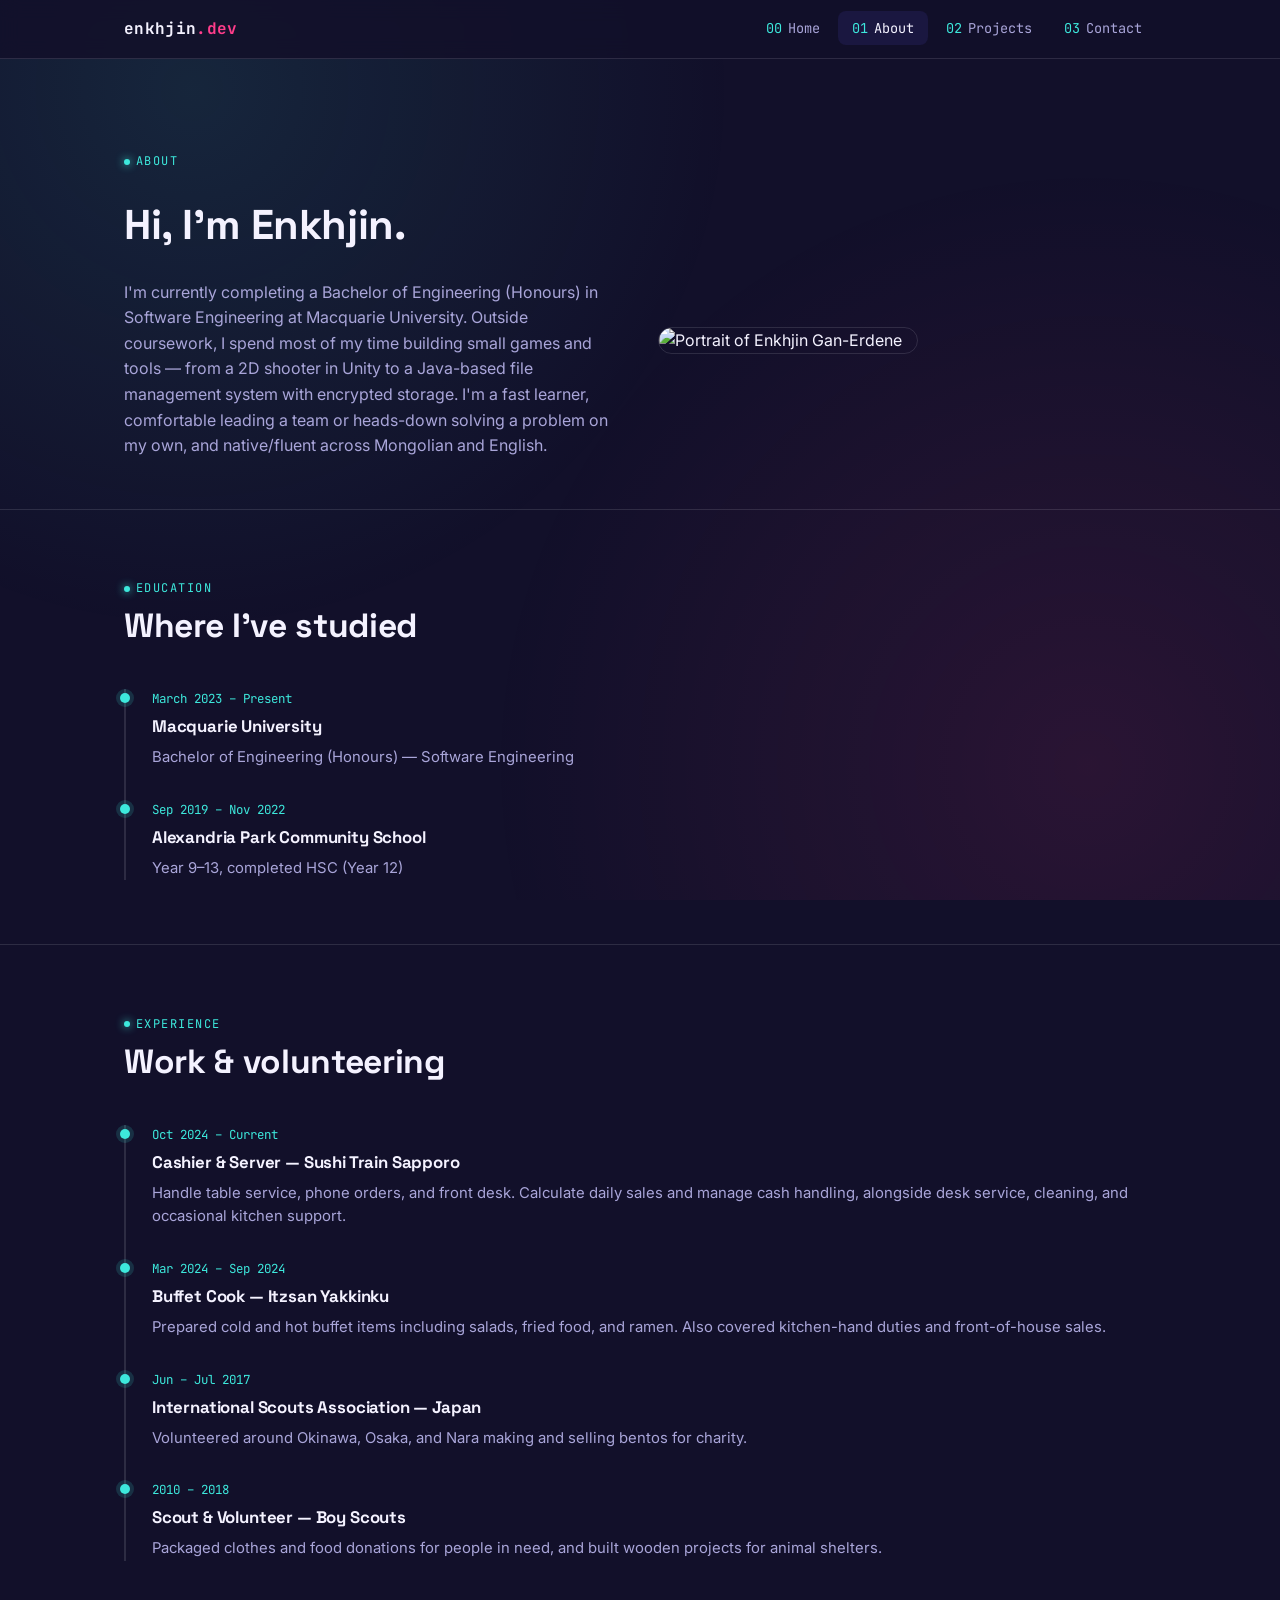
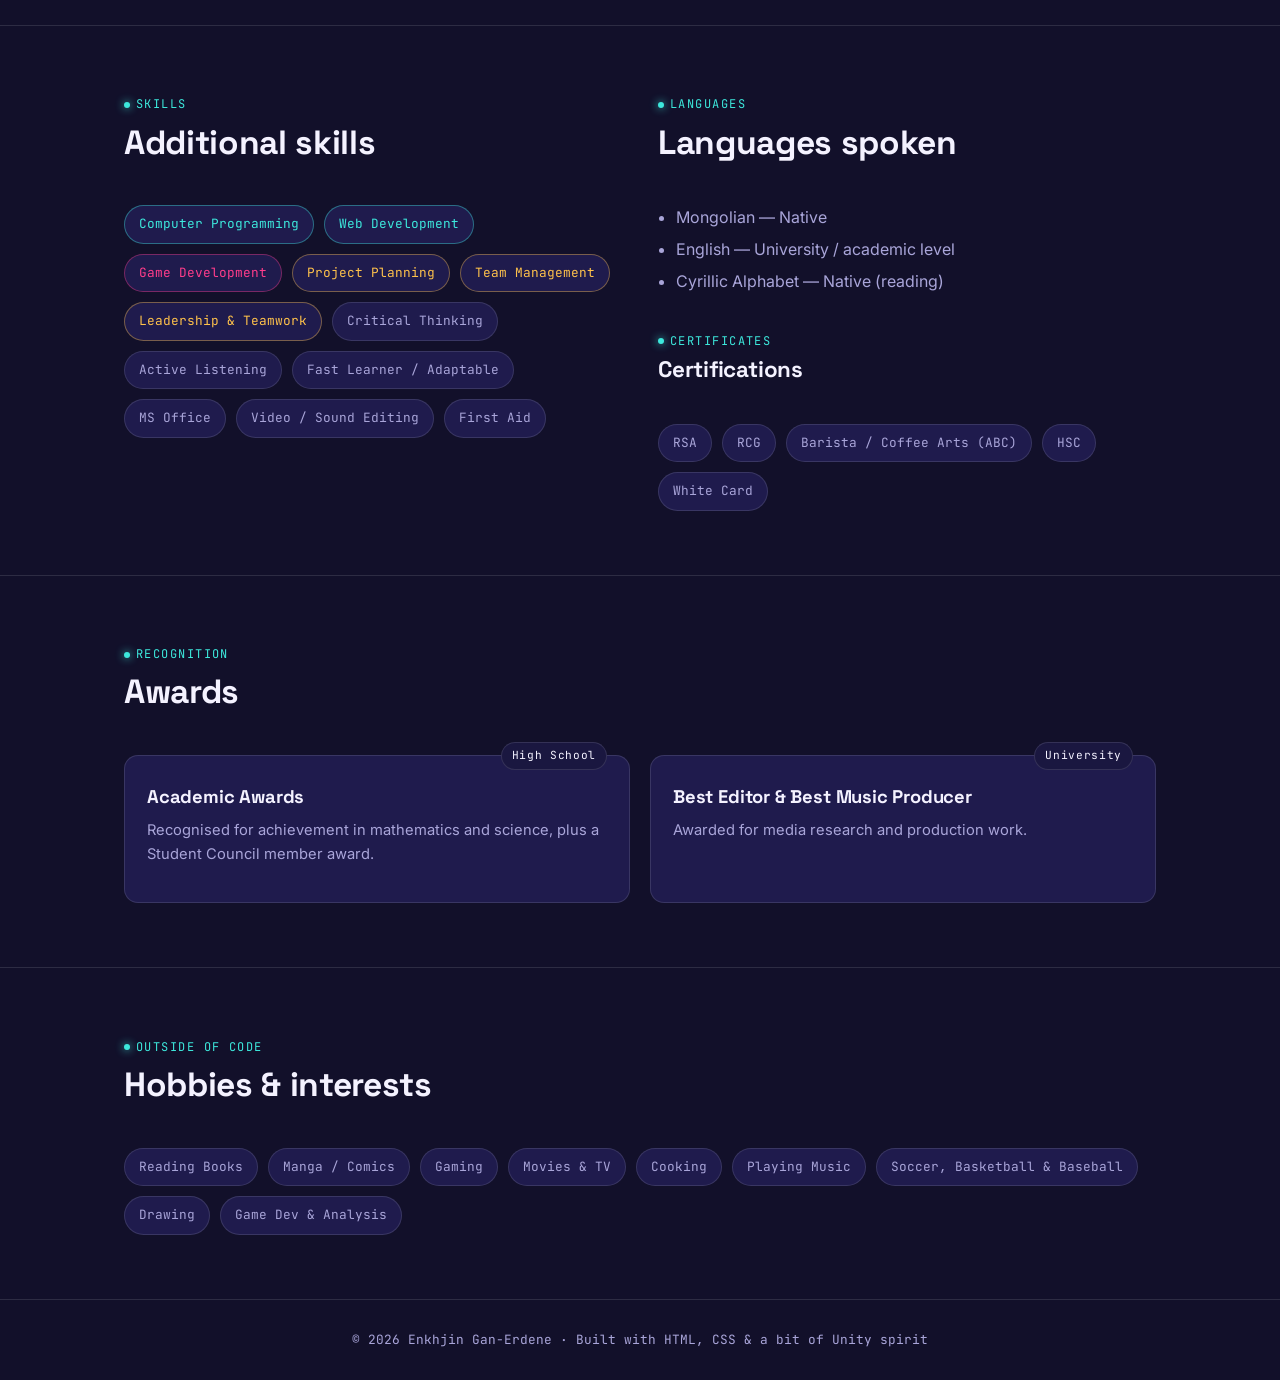
==== about.html @ b793b4e2 "Initial Website for Portfolio Added General styles and added My personal information from my CV need" ====
<!DOCTYPE html>
<html lang="en">
<head>
<meta charset="UTF-8">
<meta name="viewport" content="width=device-width, initial-scale=1.0">
<title>About — Enkhjin Gan-Erdene</title>
<link rel="preconnect" href="https://fonts.googleapis.com">
<link href="https://fonts.googleapis.com/css2?family=Space+Grotesk:wght@500;700&family=Inter:wght@400;500;600&family=JetBrains+Mono:wght@400;500;700&display=swap" rel="stylesheet">
<link rel="stylesheet" href="style.css">
</head>
<body>

<nav class="hud">
  <div class="hud-inner">
    <a class="hud-logo" href="index.html">enkhjin<span>.dev</span></a>
    <ul class="hud-links">
      <li><a href="index.html"><span class="idx">00</span>Home</a></li>
      <li><a href="about.html" aria-current="page"><span class="idx">01</span>About</a></li>
      <li><a href="projects.html"><span class="idx">02</span>Projects</a></li>
      <li><a href="contact.html"><span class="idx">03</span>Contact</a></li>
    </ul>
  </div>
</nav>

<header class="hero" style="padding-bottom: 20px;">
  <div class="wrap">
    <span class="eyebrow">About</span>
    <div class="cols-2" style="margin-top: 20px; align-items: center;">
      <div>
        <h1 style="font-size: clamp(1.8rem, 4vw, 2.6rem);">Hi, I'm Enkhjin.</h1>
        <p class="hero-lede">
          I'm currently completing a Bachelor of Engineering (Honours) in Software Engineering
          at Macquarie University. Outside coursework, I spend most of my time building small
          games and tools — from a 2D shooter in Unity to a Java-based file management system
          with encrypted storage. I'm a fast learner, comfortable leading a team or heads-down
          solving a problem on my own, and native/fluent across Mongolian and English.
        </p>
      </div>
      <img class="about-photo" src="assets/profile.jpg" alt="Portrait of Enkhjin Gan-Erdene">
    </div>
  </div>
</header>

<section class="section">
  <div class="wrap">
    <div class="section-head">
      <span class="eyebrow">Education</span>
      <h2>Where I've studied</h2>
    </div>
    <div class="timeline">
      <div class="timeline-item">
        <span class="timeline-date">March 2023 – Present</span>
        <h3>Macquarie University</h3>
        <p>Bachelor of Engineering (Honours) — Software Engineering</p>
      </div>
      <div class="timeline-item">
        <span class="timeline-date">Sep 2019 – Nov 2022</span>
        <h3>Alexandria Park Community School</h3>
        <p>Year 9–13, completed HSC (Year 12)</p>
      </div>
    </div>
  </div>
</section>

<section class="section">
  <div class="wrap">
    <div class="section-head">
      <span class="eyebrow">Experience</span>
      <h2>Work &amp; volunteering</h2>
    </div>
    <div class="timeline">
      <div class="timeline-item">
        <span class="timeline-date">Oct 2024 – Current</span>
        <h3>Cashier &amp; Server — Sushi Train Sapporo</h3>
        <p>Handle table service, phone orders, and front desk. Calculate daily sales and manage cash handling, alongside desk service, cleaning, and occasional kitchen support.</p>
      </div>
      <div class="timeline-item">
        <span class="timeline-date">Mar 2024 – Sep 2024</span>
        <h3>Buffet Cook — Itzsan Yakkinku</h3>
        <p>Prepared cold and hot buffet items including salads, fried food, and ramen. Also covered kitchen-hand duties and front-of-house sales.</p>
      </div>
      <div class="timeline-item">
        <span class="timeline-date">Jun – Jul 2017</span>
        <h3>International Scouts Association — Japan</h3>
        <p>Volunteered around Okinawa, Osaka, and Nara making and selling bentos for charity.</p>
      </div>
      <div class="timeline-item">
        <span class="timeline-date">2010 – 2018</span>
        <h3>Scout &amp; Volunteer — Boy Scouts</h3>
        <p>Packaged clothes and food donations for people in need, and built wooden projects for animal shelters.</p>
      </div>
    </div>
  </div>
</section>

<section class="section">
  <div class="wrap">
    <div class="cols-2">
      <div>
        <div class="section-head">
          <span class="eyebrow">Skills</span>
          <h2>Additional skills</h2>
        </div>
        <div class="chip-row">
          <span class="chip cyan">Computer Programming</span>
          <span class="chip cyan">Web Development</span>
          <span class="chip magenta">Game Development</span>
          <span class="chip amber">Project Planning</span>
          <span class="chip amber">Team Management</span>
          <span class="chip amber">Leadership &amp; Teamwork</span>
          <span class="chip">Critical Thinking</span>
          <span class="chip">Active Listening</span>
          <span class="chip">Fast Learner / Adaptable</span>
          <span class="chip">MS Office</span>
          <span class="chip">Video / Sound Editing</span>
          <span class="chip">First Aid</span>
        </div>
      </div>
      <div>
        <div class="section-head">
          <span class="eyebrow">Languages</span>
          <h2>Languages spoken</h2>
        </div>
        <ul class="plain">
          <li>Mongolian — Native</li>
          <li>English — University / academic level</li>
          <li>Cyrillic Alphabet — Native (reading)</li>
        </ul>

        <div class="section-head" style="margin-top: 32px;">
          <span class="eyebrow">Certificates</span>
          <h2 style="font-size: 1.4rem;">Certifications</h2>
        </div>
        <div class="chip-row">
          <span class="chip">RSA</span>
          <span class="chip">RCG</span>
          <span class="chip">Barista / Coffee Arts (ABC)</span>
          <span class="chip">HSC</span>
          <span class="chip">White Card</span>
        </div>
      </div>
    </div>
  </div>
</section>

<section class="section">
  <div class="wrap">
    <div class="section-head">
      <span class="eyebrow">Recognition</span>
      <h2>Awards</h2>
    </div>
    <div class="grid">
      <div class="card">
        <span class="card-tag">High School</span>
        <h3>Academic Awards</h3>
        <p>Recognised for achievement in mathematics and science, plus a Student Council member award.</p>
      </div>
      <div class="card">
        <span class="card-tag">University</span>
        <h3>Best Editor &amp; Best Music Producer</h3>
        <p>Awarded for media research and production work.</p>
      </div>
    </div>
  </div>
</section>

<section class="section">
  <div class="wrap">
    <div class="section-head">
      <span class="eyebrow">Outside of code</span>
      <h2>Hobbies &amp; interests</h2>
    </div>
    <div class="chip-row">
      <span class="chip">Reading Books</span>
      <span class="chip">Manga / Comics</span>
      <span class="chip">Gaming</span>
      <span class="chip">Movies &amp; TV</span>
      <span class="chip">Cooking</span>
      <span class="chip">Playing Music</span>
      <span class="chip">Soccer, Basketball &amp; Baseball</span>
      <span class="chip">Drawing</span>
      <span class="chip">Game Dev &amp; Analysis</span>
    </div>
  </div>
</section>

<footer class="site-footer">
  <div class="wrap">© 2026 Enkhjin Gan-Erdene · Built with HTML, CSS &amp; a bit of Unity spirit</div>
</footer>

</body>
</html>
---- style.css ----
/* ===== Design tokens ===== */
:root {
  --bg: #12102A;
  --bg-soft: #1A1740;
  --bg-card: #1F1B4D;
  --text: #F4F2FF;
  --text-dim: #A9A5D9;
  --cyan: #3DE8DC;
  --magenta: #FF3D8B;
  --amber: #FFC24B;
  --border: rgba(244, 242, 255, 0.12);

  --font-display: "Space Grotesk", sans-serif;
  --font-body: "Inter", sans-serif;
  --font-mono: "JetBrains Mono", monospace;
}

* { box-sizing: border-box; }

html { scroll-behavior: smooth; }

body {
  margin: 0;
  background: var(--bg);
  color: var(--text);
  font-family: var(--font-body);
  line-height: 1.6;
  -webkit-font-smoothing: antialiased;
}

body::before {
  content: "";
  position: fixed;
  inset: 0;
  z-index: -1;
  background:
    radial-gradient(circle at 15% 10%, rgba(61, 232, 220, 0.10), transparent 40%),
    radial-gradient(circle at 85% 85%, rgba(255, 61, 139, 0.10), transparent 45%);
}

a { color: inherit; text-decoration: none; }

img { max-width: 100%; display: block; }

h1, h2, h3 {
  font-family: var(--font-display);
  margin: 0 0 0.5em 0;
  letter-spacing: -0.01em;
}

.eyebrow {
  font-family: var(--font-mono);
  font-size: 0.75rem;
  letter-spacing: 0.12em;
  text-transform: uppercase;
  color: var(--cyan);
  display: inline-flex;
  align-items: center;
  gap: 0.5em;
}

.eyebrow::before {
  content: "";
  width: 6px;
  height: 6px;
  border-radius: 50%;
  background: var(--cyan);
  box-shadow: 0 0 8px var(--cyan);
}

.wrap {
  max-width: 1080px;
  margin: 0 auto;
  padding: 0 24px;
}

:focus-visible {
  outline: 2px solid var(--amber);
  outline-offset: 3px;
}

/* ===== Nav (HUD bar) ===== */
.hud {
  position: sticky;
  top: 0;
  z-index: 50;
  background: rgba(18, 16, 42, 0.85);
  backdrop-filter: blur(10px);
  border-bottom: 1px solid var(--border);
}

.hud-inner {
  max-width: 1080px;
  margin: 0 auto;
  padding: 16px 24px;
  display: flex;
  align-items: center;
  justify-content: space-between;
}

.hud-logo {
  font-family: var(--font-mono);
  font-weight: 700;
  font-size: 1rem;
  letter-spacing: 0.02em;
}

.hud-logo span { color: var(--magenta); }

.hud-links {
  display: flex;
  gap: 4px;
  list-style: none;
  margin: 0;
  padding: 0;
  font-family: var(--font-mono);
  font-size: 0.85rem;
}

.hud-links a {
  padding: 8px 14px;
  border-radius: 8px;
  color: var(--text-dim);
  transition: color 0.15s, background 0.15s;
}

.hud-links a:hover,
.hud-links a[aria-current="page"] {
  color: var(--text);
  background: var(--bg-soft);
}

.hud-links li:before {
  content: none;
}

.hud-links .idx {
  color: var(--cyan);
  margin-right: 6px;
}

.hud-toggle {
  display: none;
}

@media (max-width: 640px) {
  .hud-links { gap: 2px; }
  .hud-links a { padding: 8px 10px; font-size: 0.78rem; }
}

/* ===== Hero / terminal ===== */
.hero {
  padding: 88px 0 64px;
}

.terminal {
  background: var(--bg-card);
  border: 1px solid var(--border);
  border-radius: 14px;
  overflow: hidden;
  box-shadow: 0 30px 60px -30px rgba(0,0,0,0.6);
  margin-top: 28px;
}

.terminal-bar {
  display: flex;
  align-items: center;
  gap: 8px;
  padding: 12px 16px;
  background: var(--bg-soft);
  border-bottom: 1px solid var(--border);
  font-family: var(--font-mono);
  font-size: 0.78rem;
  color: var(--text-dim);
}

.dot { width: 10px; height: 10px; border-radius: 50%; }
.dot.r { background: #FF5F57; }
.dot.y { background: #FEBC2E; }
.dot.g { background: #28C840; }

.terminal-body {
  padding: 24px;
  font-family: var(--font-mono);
  font-size: 0.95rem;
}

.terminal-body .prompt { color: var(--cyan); }
.terminal-body .cmd { color: var(--text); }
.terminal-body .out { color: var(--text-dim); margin: 4px 0 18px; }
.terminal-body .out:last-child { margin-bottom: 0; }

.cursor {
  display: inline-block;
  width: 8px;
  height: 1.1em;
  background: var(--amber);
  vertical-align: text-bottom;
  animation: blink 1s steps(1) infinite;
}

@keyframes blink { 50% { opacity: 0; } }

@media (prefers-reduced-motion: reduce) {
  .cursor { animation: none; }
}

.hero-name {
  font-size: clamp(2.1rem, 5vw, 3.2rem);
  margin: 18px 0 6px;
}

.hero-title {
  font-family: var(--font-mono);
  color: var(--magenta);
  font-size: 1.05rem;
  margin-bottom: 18px;
}

.hero-lede {
  max-width: 60ch;
  color: var(--text-dim);
  margin-bottom: 30px;
}

.btn-row { display: flex; gap: 14px; flex-wrap: wrap; }

.btn {
  font-family: var(--font-mono);
  font-size: 0.85rem;
  padding: 12px 22px;
  border-radius: 8px;
  border: 1px solid var(--border);
  transition: transform 0.15s, border-color 0.15s, background 0.15s;
  display: inline-flex;
  align-items: center;
  gap: 8px;
}

.btn-primary {
  background: var(--magenta);
  color: #12102A;
  border-color: var(--magenta);
  font-weight: 700;
}

.btn-primary:hover { transform: translateY(-2px); }

.btn-ghost:hover {
  border-color: var(--cyan);
  color: var(--cyan);
  transform: translateY(-2px);
}

/* ===== Sections ===== */
.section {
  padding: 64px 0;
  border-top: 1px solid var(--border);
}

.section-head { margin-bottom: 36px; }

.section-head h2 { font-size: clamp(1.6rem, 3vw, 2.1rem); }

.section-head p { color: var(--text-dim); max-width: 60ch; }

/* Skill chips */
.chip-row {
  display: flex;
  flex-wrap: wrap;
  gap: 10px;
}

.chip {
  font-family: var(--font-mono);
  font-size: 0.8rem;
  padding: 8px 14px;
  border-radius: 999px;
  border: 1px solid var(--border);
  background: var(--bg-card);
  color: var(--text-dim);
}

.chip.cyan { border-color: rgba(61,232,220,0.4); color: var(--cyan); }
.chip.magenta { border-color: rgba(255,61,139,0.4); color: var(--magenta); }
.chip.amber { border-color: rgba(255,194,75,0.4); color: var(--amber); }

/* Cards grid (save-slot style) */
.grid {
  display: grid;
  grid-template-columns: repeat(auto-fit, minmax(260px, 1fr));
  gap: 20px;
}

.card {
  position: relative;
  background: var(--bg-card);
  border: 1px solid var(--border);
  border-radius: 14px;
  padding: 26px 22px 22px;
  transition: transform 0.15s, border-color 0.15s;
}

.card:hover { transform: translateY(-4px); border-color: var(--border); }

.card-tag {
  position: absolute;
  top: 0;
  right: 22px;
  transform: translateY(-50%);
  font-family: var(--font-mono);
  font-size: 0.7rem;
  padding: 4px 10px;
  border-radius: 999px;
  background: var(--bg-soft);
  border: 1px solid var(--border);
  letter-spacing: 0.06em;
}

.card h3 { font-size: 1.15rem; margin-bottom: 8px; }
.card p { color: var(--text-dim); font-size: 0.92rem; margin: 0 0 14px; }

.card-tags {
  display: flex;
  flex-wrap: wrap;
  gap: 6px;
}

.tag-sm {
  font-family: var(--font-mono);
  font-size: 0.7rem;
  padding: 3px 9px;
  border-radius: 999px;
  background: var(--bg-soft);
  color: var(--text-dim);
}

/* Timeline (work experience) */
.timeline {
  border-left: 2px solid var(--border);
  padding-left: 26px;
  display: flex;
  flex-direction: column;
  gap: 30px;
}

.timeline-item { position: relative; }

.timeline-item::before {
  content: "";
  position: absolute;
  left: -32px;
  top: 4px;
  width: 10px;
  height: 10px;
  border-radius: 50%;
  background: var(--cyan);
  box-shadow: 0 0 0 4px rgba(61,232,220,0.15);
}

.timeline-date {
  font-family: var(--font-mono);
  font-size: 0.78rem;
  color: var(--cyan);
  margin-bottom: 4px;
  display: block;
}

.timeline-item h3 { font-size: 1.05rem; margin-bottom: 6px; }
.timeline-item p { color: var(--text-dim); margin: 0; font-size: 0.93rem; }

/* Two-column layout helper */
.cols-2 {
  display: grid;
  grid-template-columns: 1fr 1fr;
  gap: 36px;
}

@media (max-width: 760px) {
  .cols-2 { grid-template-columns: 1fr; }
}

/* About hero photo */
.about-photo {
  width: 100%;
  max-width: 260px;
  border-radius: 16px;
  border: 1px solid var(--border);
  box-shadow: 0 20px 40px -20px rgba(0,0,0,0.6);
}

/* Contact */
.contact-card {
  background: var(--bg-card);
  border: 1px solid var(--border);
  border-radius: 16px;
  padding: 40px;
}

.contact-list {
  list-style: none;
  margin: 24px 0 0;
  padding: 0;
  display: flex;
  flex-direction: column;
  gap: 16px;
  font-family: var(--font-mono);
  font-size: 0.95rem;
}

.contact-list li {
  display: flex;
  align-items: center;
  gap: 12px;
  padding: 14px 16px;
  background: var(--bg-soft);
  border-radius: 10px;
  border: 1px solid var(--border);
}

.contact-list .k { color: var(--cyan); min-width: 90px; }

.contact-list a:hover { color: var(--magenta); }

/* Footer */
.site-footer {
  border-top: 1px solid var(--border);
  padding: 30px 0;
  text-align: center;
  color: var(--text-dim);
  font-family: var(--font-mono);
  font-size: 0.8rem;
}

/* List reset for content bullets */
ul.plain {
  margin: 0;
  padding-left: 1.1em;
  color: var(--text-dim);
}

ul.plain li { margin-bottom: 6px; }
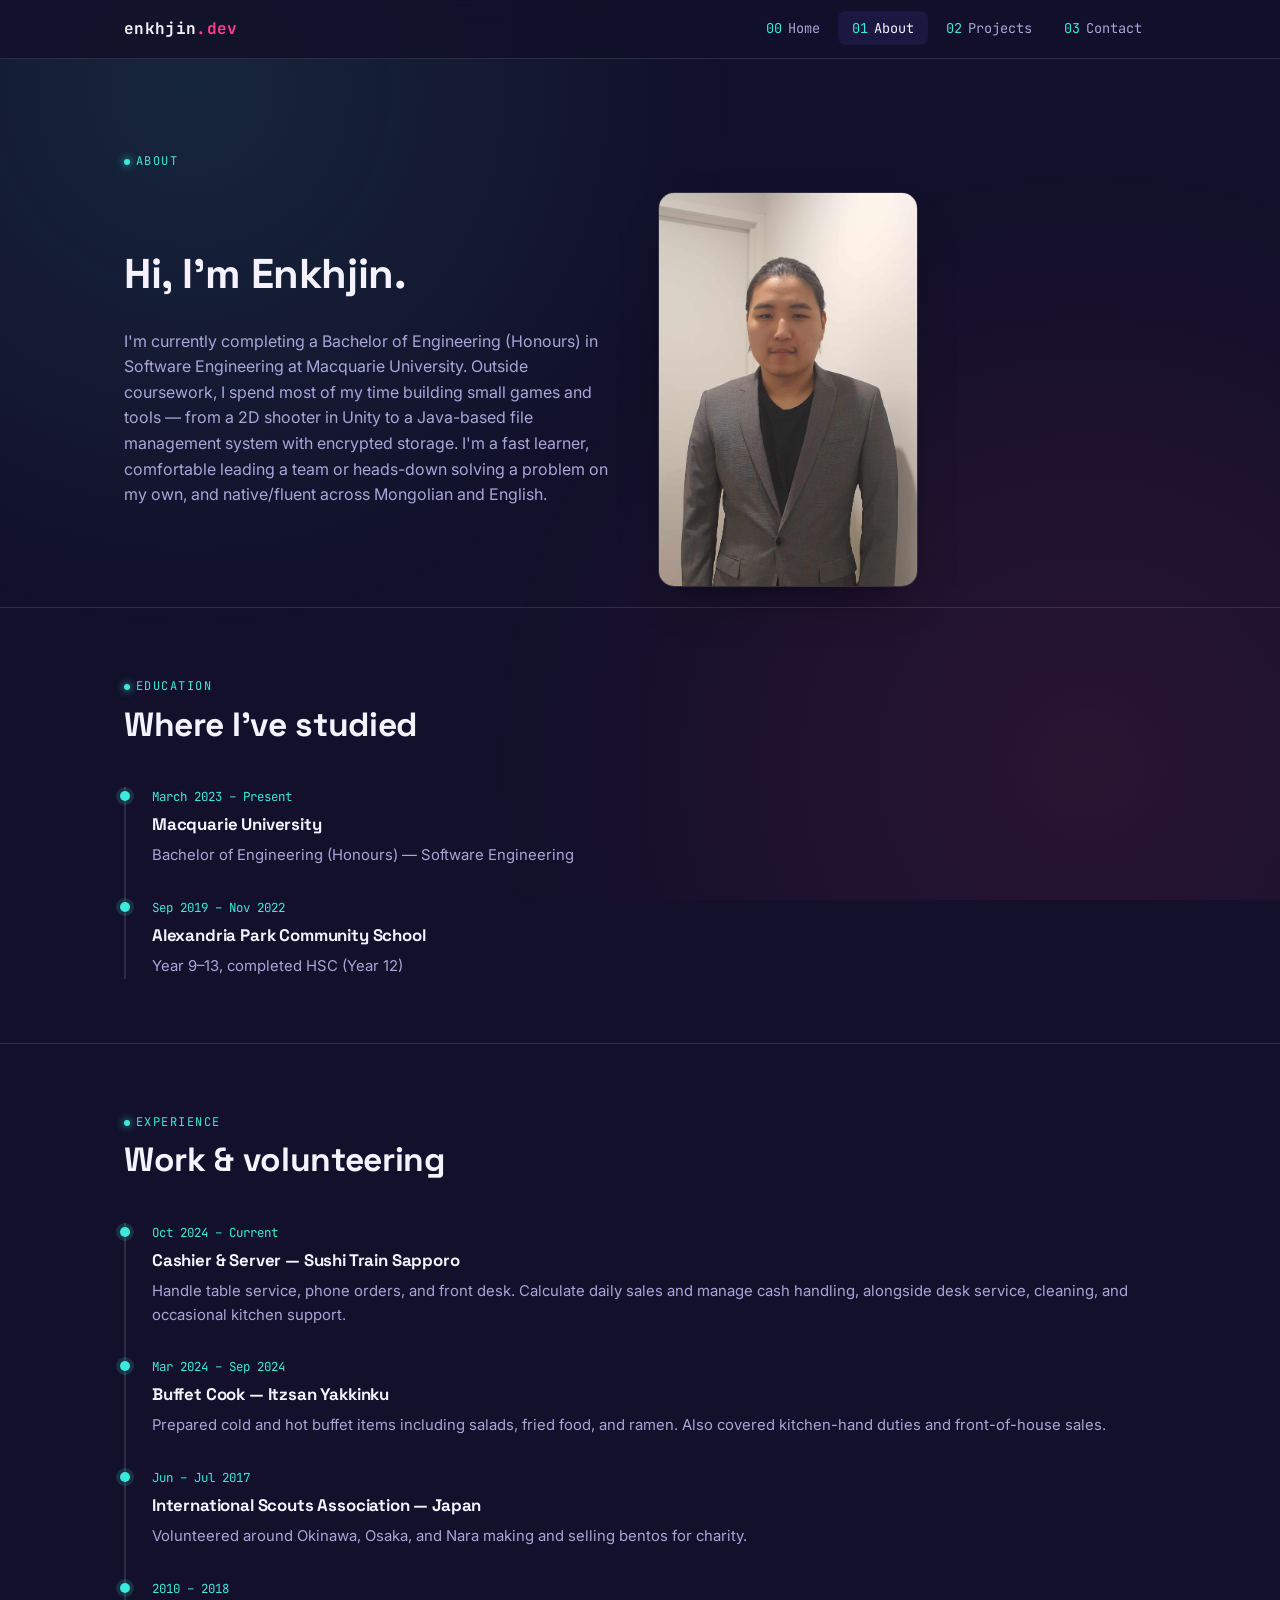
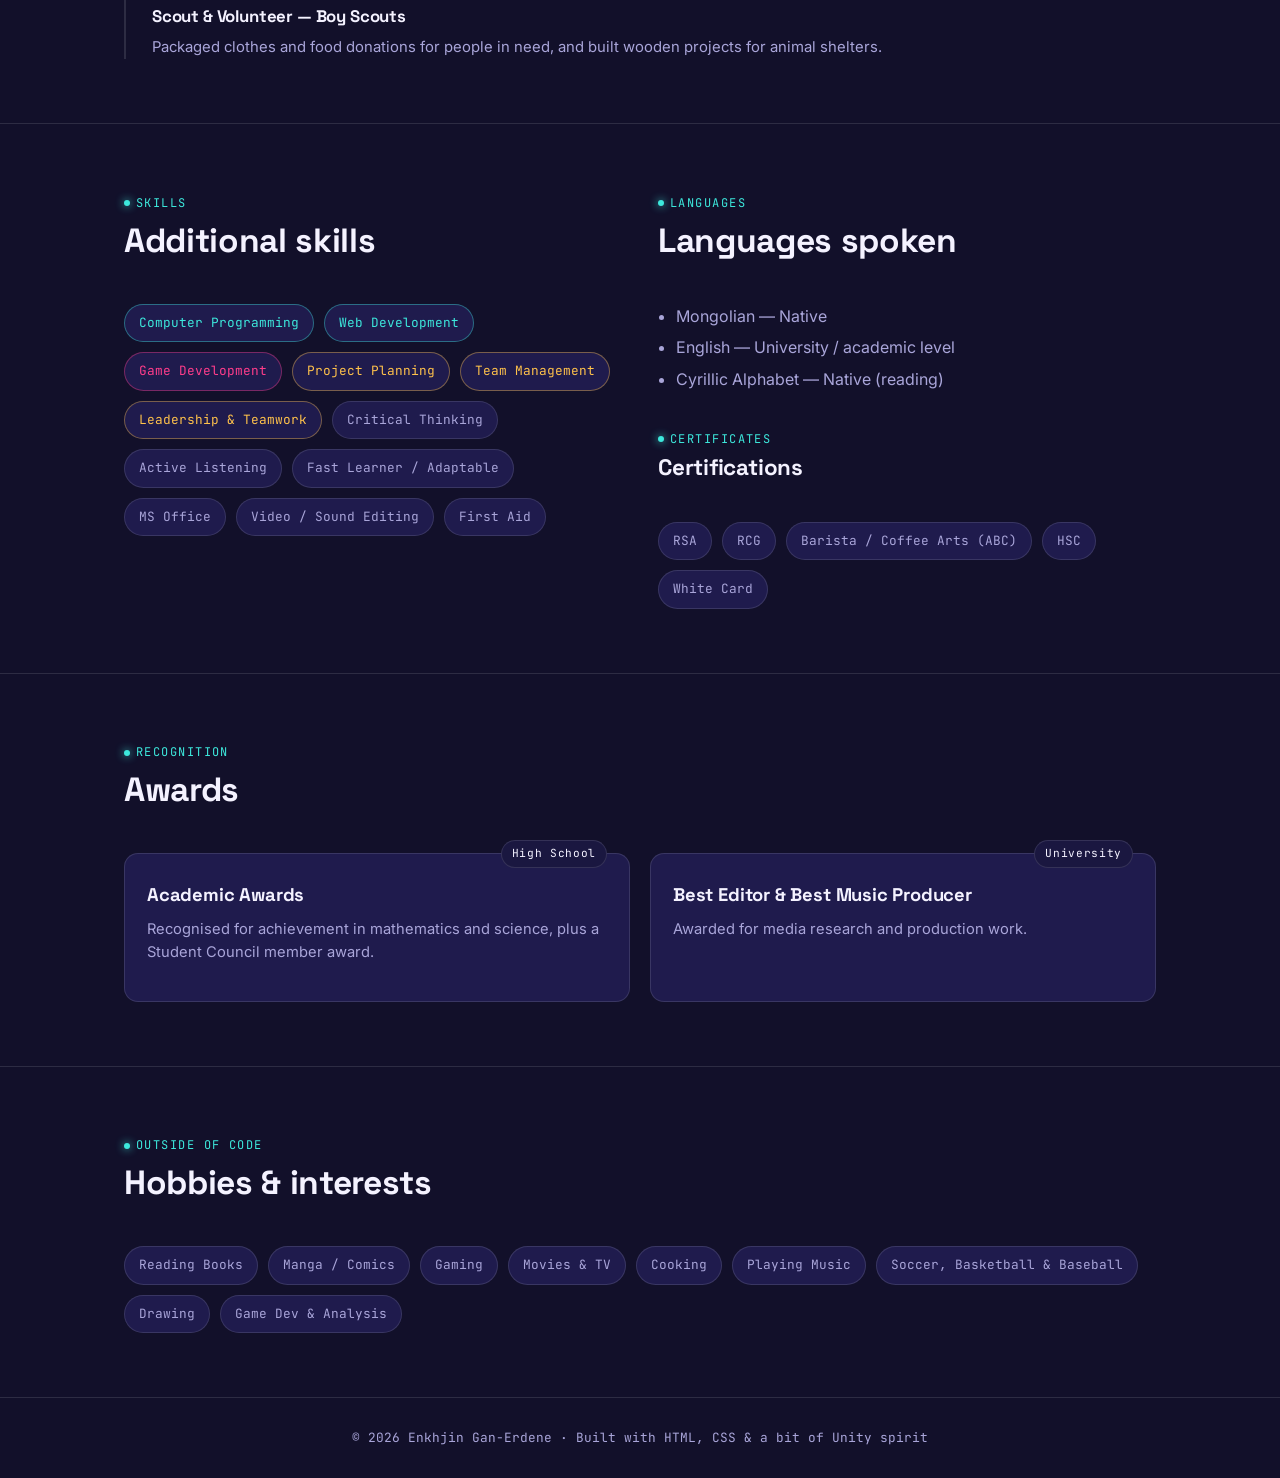
==== commit 90de1f5a: "Update about.html For profile picture fix" ====
--- a/about.html
+++ b/about.html
@@ -36,7 +36,7 @@
           solving a problem on my own, and native/fluent across Mongolian and English.
         </p>
       </div>
-      <img class="about-photo" src="assets/profile.jpg" alt="Portrait of Enkhjin Gan-Erdene">
+      <img class="about-photo" src="profile.jpg" alt="Portrait of Enkhjin Gan-Erdene">
     </div>
   </div>
 </header>
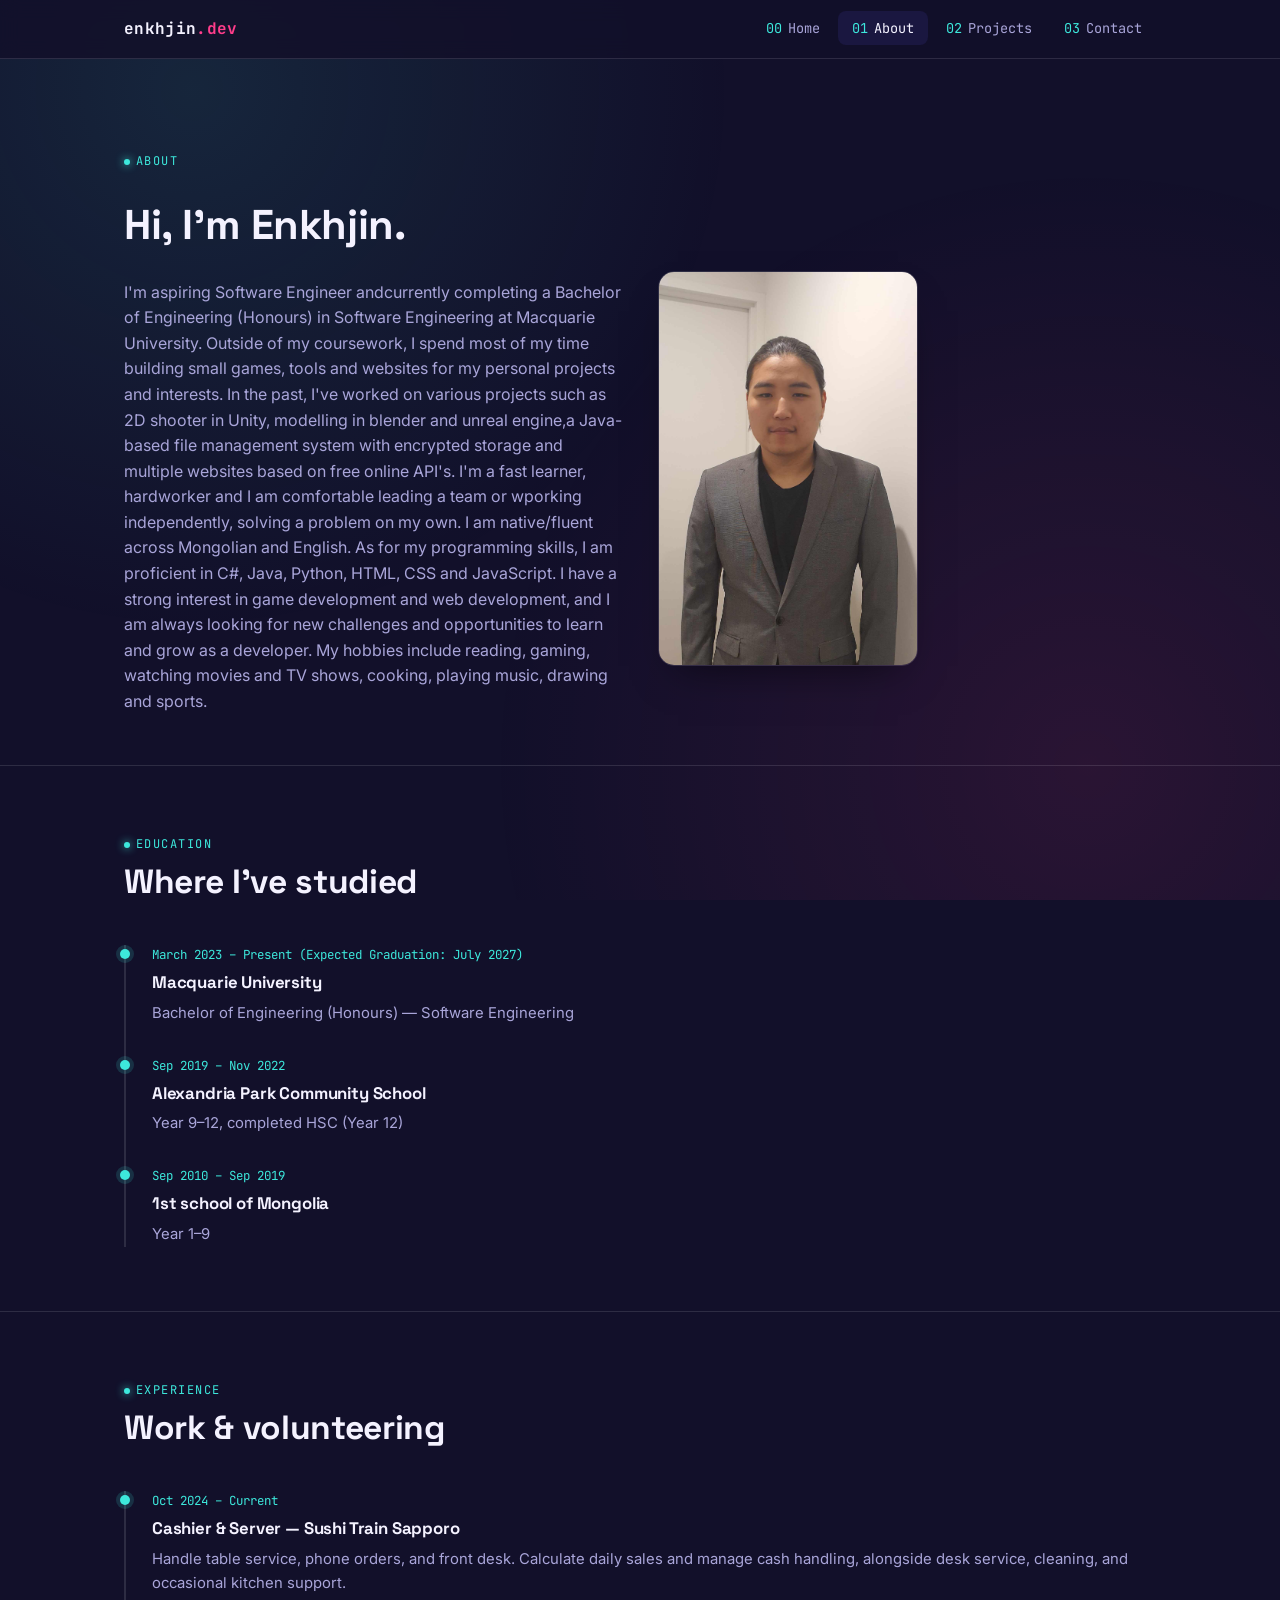
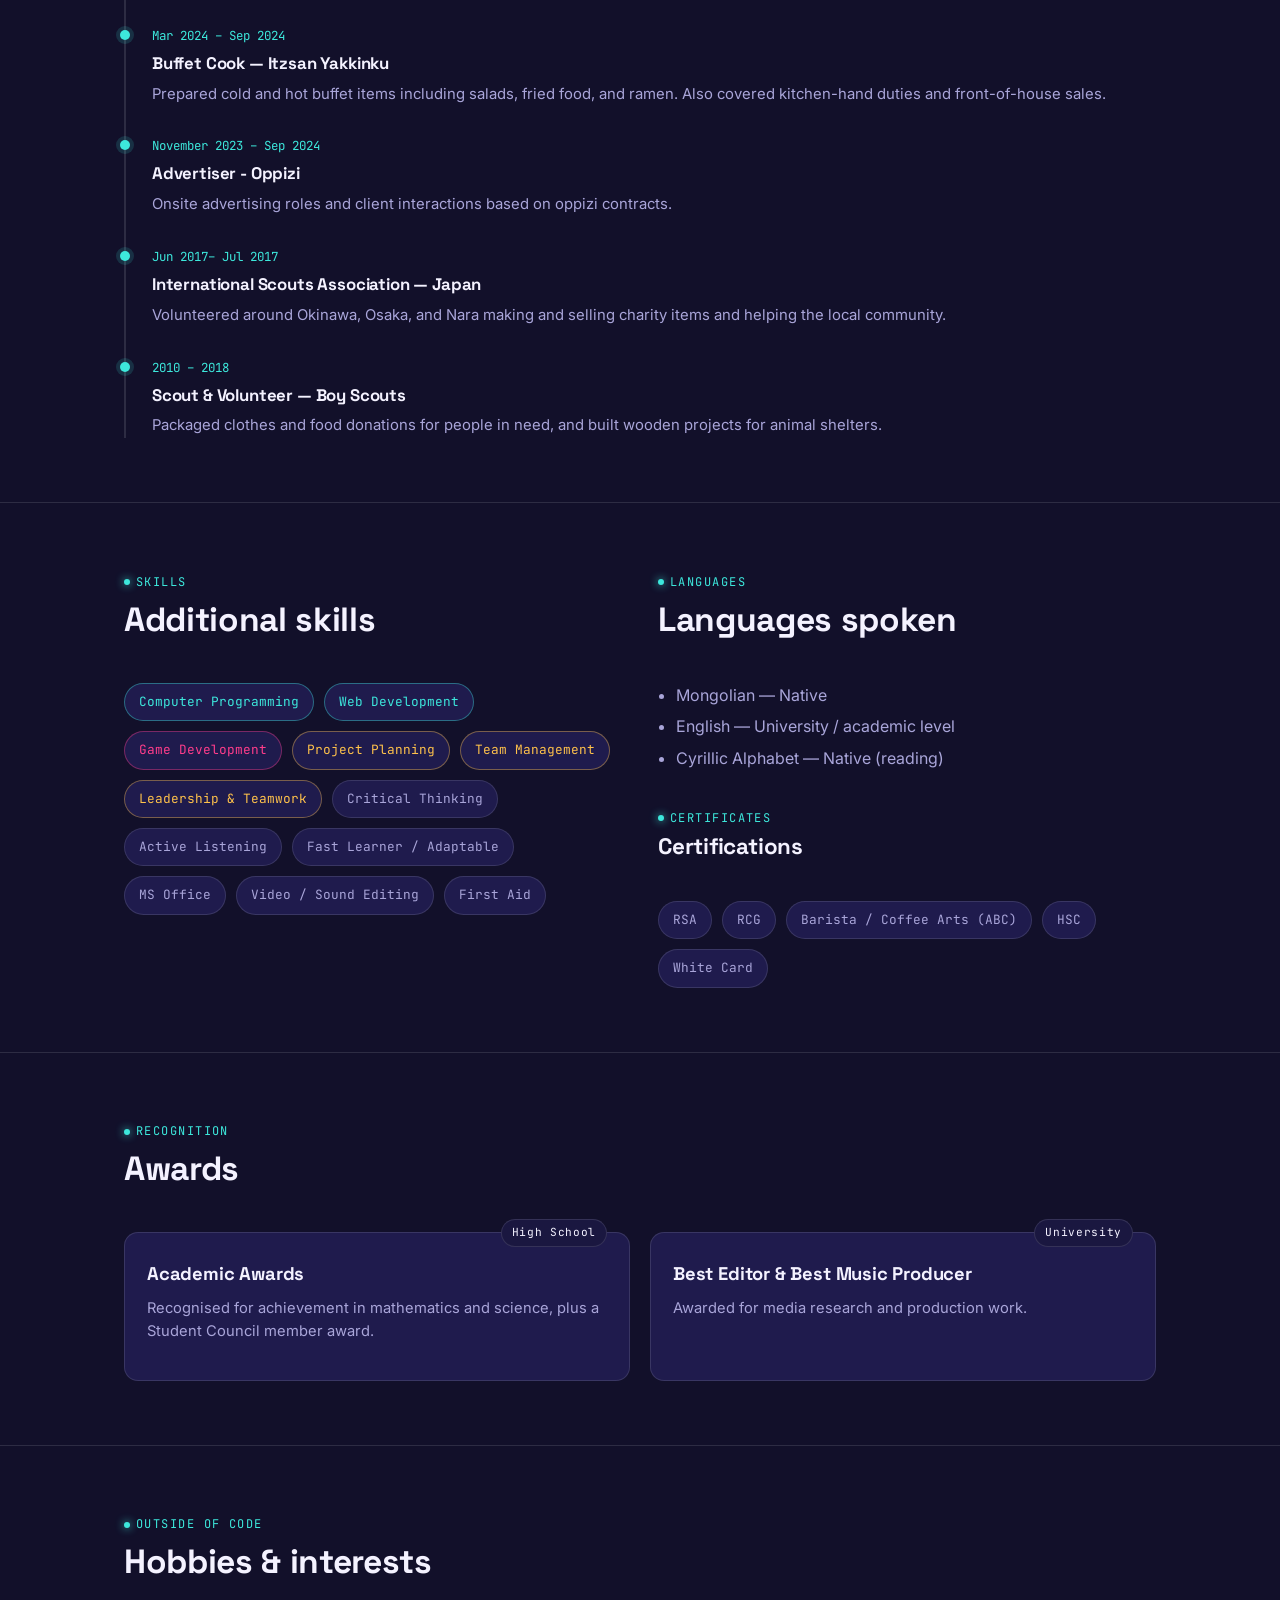
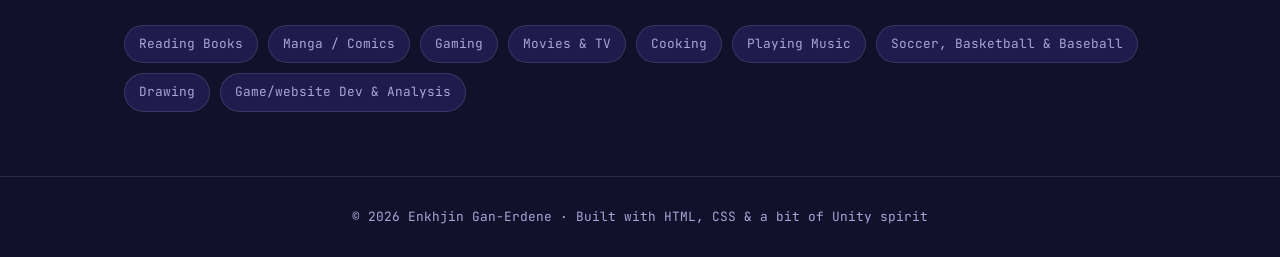
==== commit 0ca3b485: "Refinement About me and personal skills Added and changed skills and about me based on my personal s" ====
--- a/about.html
+++ b/about.html
@@ -29,11 +29,13 @@
       <div>
         <h1 style="font-size: clamp(1.8rem, 4vw, 2.6rem);">Hi, I'm Enkhjin.</h1>
         <p class="hero-lede">
-          I'm currently completing a Bachelor of Engineering (Honours) in Software Engineering
-          at Macquarie University. Outside coursework, I spend most of my time building small
-          games and tools — from a 2D shooter in Unity to a Java-based file management system
-          with encrypted storage. I'm a fast learner, comfortable leading a team or heads-down
-          solving a problem on my own, and native/fluent across Mongolian and English.
+          I'm aspiring Software Engineer andcurrently completing a Bachelor of Engineering (Honours) in Software Engineering
+          at Macquarie University. Outside of my coursework, I spend most of my time building small games, tools and websites for my personal projects and interests.
+          In the past, I've worked on various projects such as 2D shooter in Unity, modelling in blender and unreal engine,a Java-based file management system
+          with encrypted storage and multiple websites based on free online API's. I'm a fast learner, hardworker and I am comfortable leading a team or wporking independently,
+          solving a problem on my own. I am native/fluent across Mongolian and English. As for my programming skills, I am proficient in C#, Java, Python, HTML, CSS and JavaScript.
+          I have a strong interest in game development and web development, and I am always looking for new challenges and opportunities to learn and grow as a developer.
+          My hobbies include reading, gaming, watching movies and TV shows, cooking, playing music, drawing and sports.
         </p>
       </div>
       <img class="about-photo" src="profile.jpg" alt="Portrait of Enkhjin Gan-Erdene">
@@ -49,14 +51,19 @@
     </div>
     <div class="timeline">
       <div class="timeline-item">
-        <span class="timeline-date">March 2023 – Present</span>
+        <span class="timeline-date">March 2023 – Present (Expected Graduation: July 2027)</span>
         <h3>Macquarie University</h3>
         <p>Bachelor of Engineering (Honours) — Software Engineering</p>
       </div>
       <div class="timeline-item">
         <span class="timeline-date">Sep 2019 – Nov 2022</span>
         <h3>Alexandria Park Community School</h3>
-        <p>Year 9–13, completed HSC (Year 12)</p>
+        <p>Year 9–12, completed HSC (Year 12)</p>
+      </div>
+      <div class="timeline-item">
+        <span class="timeline-date">Sep 2010 – Sep 2019</span>
+        <h3>1st school of Mongolia</h3>
+        <p>Year 1–9</p>
       </div>
     </div>
   </div>
@@ -80,9 +87,14 @@
         <p>Prepared cold and hot buffet items including salads, fried food, and ramen. Also covered kitchen-hand duties and front-of-house sales.</p>
       </div>
       <div class="timeline-item">
-        <span class="timeline-date">Jun – Jul 2017</span>
+        <span class="timeline-date">November 2023 – Sep 2024</span>
+        <h3>Advertiser - Oppizi</h3>
+        <p>Onsite advertising roles and client interactions based on oppizi contracts.</p>
+      </div>
+      <div class="timeline-item">
+        <span class="timeline-date">Jun 2017– Jul 2017</span>
         <h3>International Scouts Association — Japan</h3>
-        <p>Volunteered around Okinawa, Osaka, and Nara making and selling bentos for charity.</p>
+        <p>Volunteered around Okinawa, Osaka, and Nara making and selling charity items and helping the local community.</p>
       </div>
       <div class="timeline-item">
         <span class="timeline-date">2010 – 2018</span>
@@ -179,7 +191,7 @@
       <span class="chip">Playing Music</span>
       <span class="chip">Soccer, Basketball &amp; Baseball</span>
       <span class="chip">Drawing</span>
-      <span class="chip">Game Dev &amp; Analysis</span>
+      <span class="chip">Game/website Dev &amp; Analysis</span>
     </div>
   </div>
 </section>
